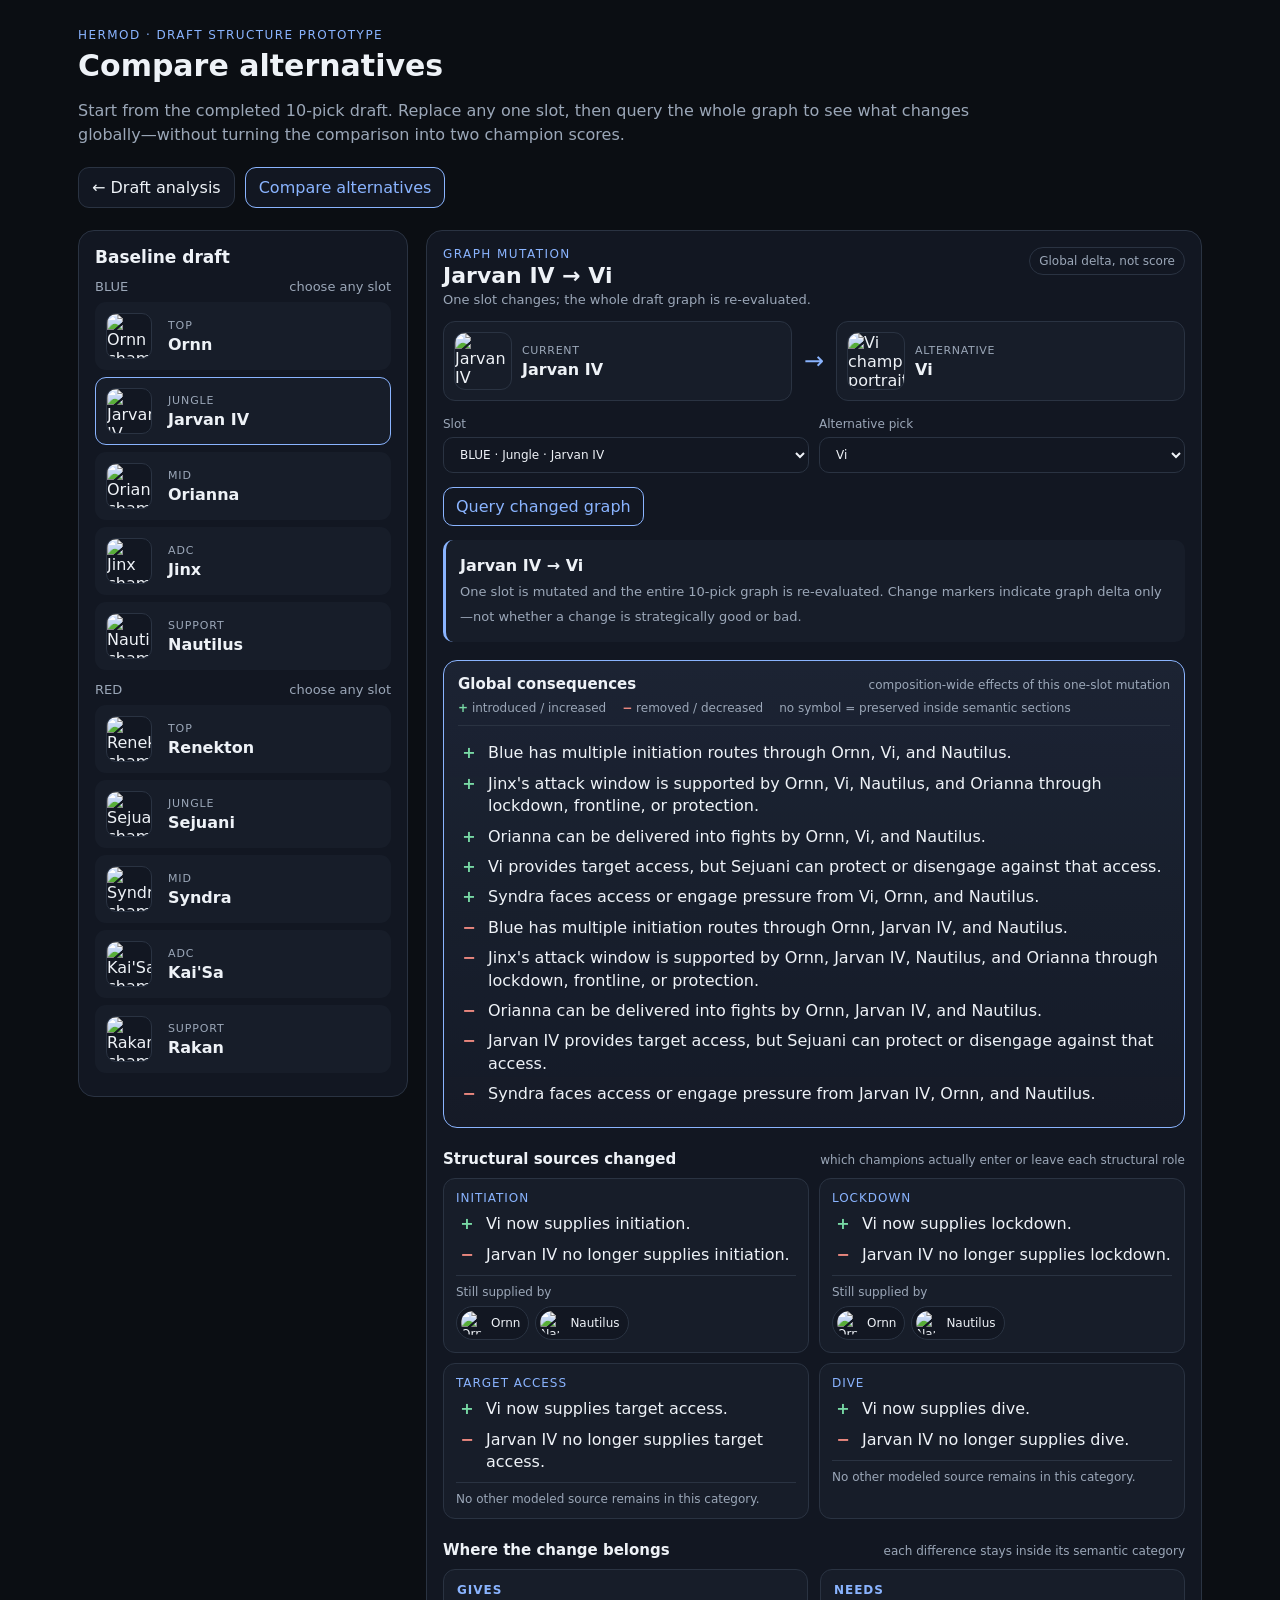
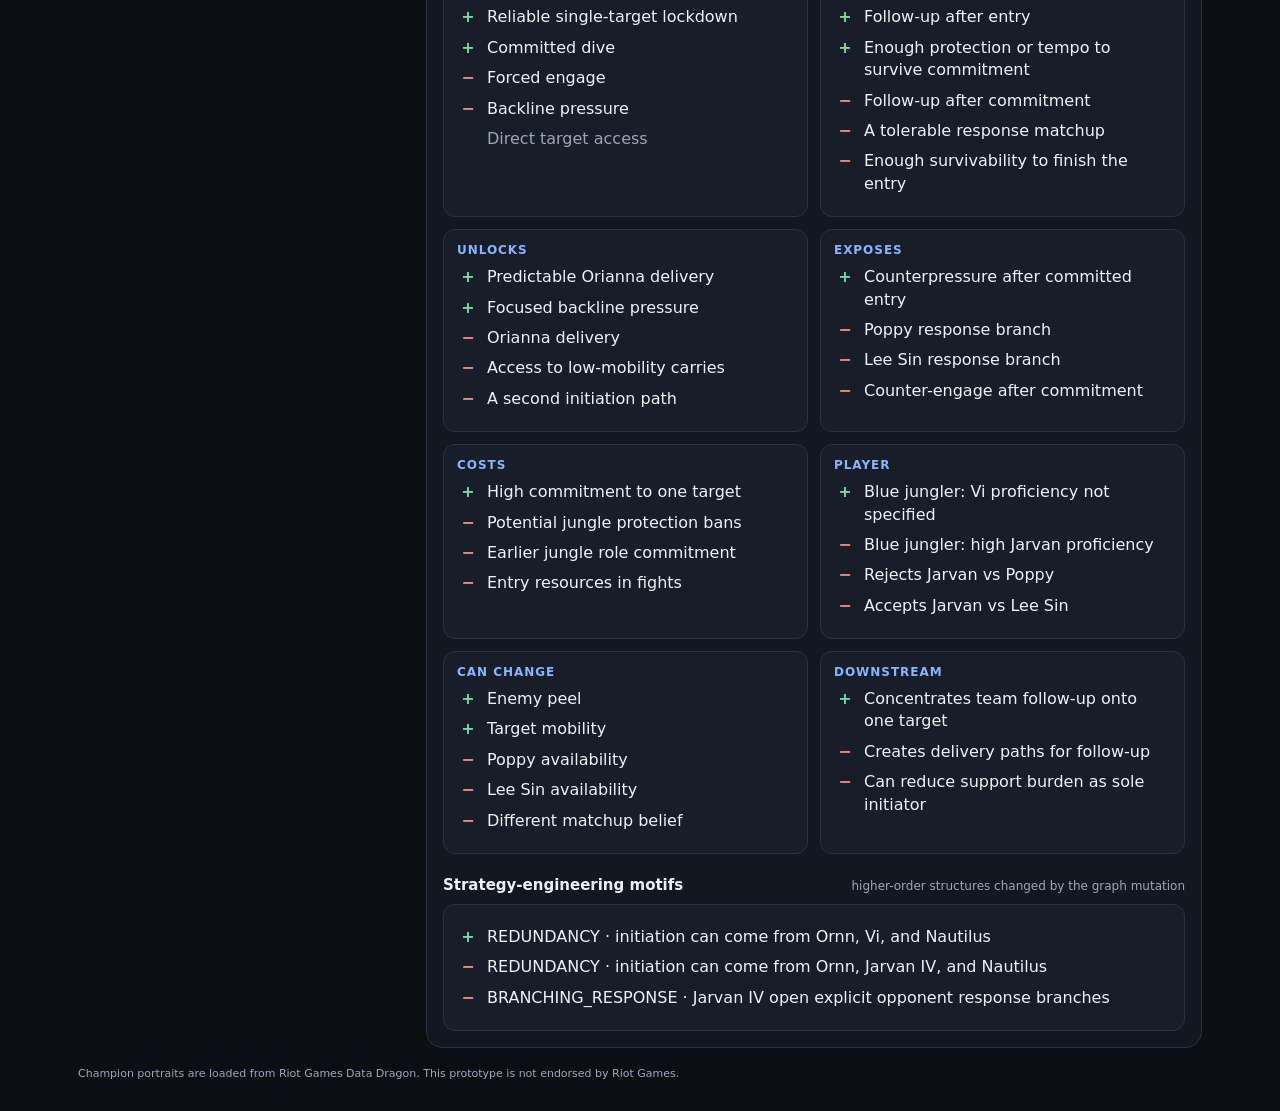
==== compare.html @ c9027a92 "initial commit" ====
<!doctype html>
<html lang="en">
<head>
  <meta charset="utf-8" />
  <meta name="viewport" content="width=device-width, initial-scale=1" />
  <title>Hermod Compare Alternatives</title>
  <link rel="stylesheet" href="styles.css" />
</head>
<body>
  <main class="shell">
    <div class="eyebrow">Hermod · Draft Structure Prototype</div>
    <h1>Compare alternatives</h1>
    <p class="sub">Start from the completed 10-pick draft. Replace any one slot, then query the whole graph to see what changes globally—without turning the comparison into two champion scores.</p>

    <nav class="page-nav" aria-label="Primary pages">
      <a id="analysis-page-link" class="page-link" href="index.html">← Draft analysis</a>
      <a class="page-link active" href="compare.html">Compare alternatives</a>
    </nav>

    <div class="compare-page-layout">
      <aside class="panel">
        <h2>Baseline draft</h2>
        <div class="team-title"><span>BLUE</span><span>choose any slot</span></div>
        <div id="blue-team"></div>
        <div class="team-title"><span>RED</span><span>choose any slot</span></div>
        <div id="red-team"></div>
      </aside>

      <section class="panel">
        <div class="hero">
          <div>
            <div class="eyebrow">Graph mutation</div>
            <h2 id="compare-title">Choose a replacement</h2>
            <div class="meta">One slot changes; the whole draft graph is re-evaluated.</div>
          </div>
          <div class="badge">Global delta, not score</div>
        </div>

        <div id="pick-preview" class="pick-preview" aria-live="polite"></div>

        <div class="compare-controls compare-controls-two">
          <label>Slot
            <select id="slot-select"></select>
          </label>
          <label>Alternative pick
            <select id="pick-select"></select>
          </label>
        </div>

        <button id="query-button" class="action-button" type="button">Query changed graph</button>
        <div id="comparison-output" class="comparison-output" aria-live="polite"></div>
      </section>
    </div>
    <p class="asset-note">Champion portraits are loaded from Riot Games Data Dragon. This prototype is not endorsed by Riot Games.</p>
  </main>
  <script src="graph.js"></script>
  <script src="compare.js"></script>
</body>
</html>
---- styles.css ----
:root {
  --bg: #0b0e13;
  --panel: #121722;
  --panel2: #171d29;
  --text: #eef2f7;
  --muted: #9ba7b8;
  --border: #2a3342;
  --accent: #8ab4ff;
  --good: #78d9a5;
  --warn: #f0c36a;
  --bad: #f28b82;
}
* { box-sizing: border-box; }
body { margin:0; font-family:Inter,ui-sans-serif,system-ui,-apple-system,BlinkMacSystemFont,"Segoe UI",sans-serif; background:var(--bg); color:var(--text); }
button,select { font:inherit; }
button { cursor:pointer; }
a { color:inherit; text-decoration:none; }
.shell { max-width:1180px; margin:0 auto; padding:28px; }
.eyebrow { color:var(--accent); font-size:12px; text-transform:uppercase; letter-spacing:.12em; }
h1 { margin:6px 0 8px; font-size:30px; }
.sub { color:var(--muted); max-width:900px; line-height:1.5; }
.page-nav { display:flex; gap:10px; margin:20px 0 8px; }
.page-link { border:1px solid var(--border); border-radius:11px; padding:10px 13px; background:var(--panel); }
.page-link.active { border-color:var(--accent); color:var(--accent); }
.page-link.primary { margin-left:auto; border-color:var(--accent); color:var(--accent); }
.toolbar { display:flex; flex-wrap:wrap; gap:8px; margin:14px 0 22px; }
.tab,select { border:1px solid var(--border); background:var(--panel); color:var(--text); border-radius:10px; padding:9px 12px; }
.tab.active { border-color:var(--accent); color:var(--accent); }
.layout { display:grid; grid-template-columns:330px 1fr; gap:18px; align-items:start; }
.compare-page-layout { display:grid; grid-template-columns:330px 1fr; gap:18px; align-items:start; margin-top:22px; }
.panel { border:1px solid var(--border); background:var(--panel); border-radius:16px; padding:16px; }
.panel h2 { margin:0 0 12px; font-size:17px; }
.team-title { display:flex; justify-content:space-between; align-items:center; margin:12px 0 8px; color:var(--muted); font-size:13px; }
.slot { width:100%; text-align:left; display:grid; grid-template-columns:78px 1fr; gap:10px; border:1px solid transparent; background:var(--panel2); color:var(--text); border-radius:11px; padding:10px; margin:7px 0; }
.slot:hover { border-color:var(--border); }
.slot.selected { border-color:var(--accent); }
.role { color:var(--muted); text-transform:uppercase; font-size:11px; letter-spacing:.08em; }
.pick { font-weight:600; }
.hero { display:flex; align-items:flex-start; justify-content:space-between; gap:16px; margin-bottom:14px; }
.hero h2 { font-size:22px; margin:2px 0 4px; }
.hero .meta { color:var(--muted); font-size:13px; }
.badge { border:1px solid var(--border); border-radius:999px; padding:6px 9px; font-size:12px; color:var(--muted); white-space:nowrap; }
.action-link,.action-button { border:1px solid var(--accent); color:var(--accent); background:transparent; border-radius:10px; padding:9px 12px; }
.action-button { margin-bottom:14px; }
.grid { display:grid; grid-template-columns:repeat(2,minmax(0,1fr)); gap:12px; }
.card { border:1px solid var(--border); background:var(--panel2); border-radius:12px; padding:13px; min-height:120px; }
.full-card { min-height:0; }
.card h3 { margin:0 0 9px; font-size:12px; color:var(--accent); text-transform:uppercase; letter-spacing:.08em; }
ul { margin:0; padding-left:18px; }
li { margin:7px 0; line-height:1.35; }
.note { color:var(--muted); font-size:13px; line-height:1.5; }
.body-copy { line-height:1.5; margin:0; }
.compare-controls { display:grid; grid-template-columns:repeat(3,minmax(0,1fr)); gap:10px; margin-bottom:14px; }
.compare-controls-two { grid-template-columns:repeat(2,minmax(0,1fr)); }
label { display:block; color:var(--muted); font-size:12px; }
label select { width:100%; margin-top:6px; }
.delta { display:grid; grid-template-columns:repeat(2,minmax(0,1fr)); gap:12px; }
.added h3,.strong h3 { color:var(--good); }
.removed h3,.weak h3 { color:var(--bad); }
.resource h3,.response h3 { color:var(--warn); }
.strategy-list { display:flex; flex-wrap:wrap; gap:8px; margin-bottom:15px; }
.strategy-btn { border:1px solid var(--border); background:var(--panel2); color:var(--text); border-radius:10px; padding:9px 11px; }
.strategy-btn.active { border-color:var(--accent); color:var(--accent); }
.callout { border-left:3px solid var(--accent); background:var(--panel2); padding:14px; border-radius:10px; line-height:1.55; }
.motifs { display:grid; grid-template-columns:repeat(3,minmax(0,1fr)); gap:10px; }
.motif { border:1px solid var(--border); background:var(--panel2); border-radius:12px; padding:12px; }
.motif .name { color:var(--accent); font-size:12px; font-weight:700; letter-spacing:.06em; }
.motif .evidence { margin-top:7px; color:var(--muted); font-size:13px; line-height:1.35; }
.layer-map { display:grid; gap:8px; margin-top:16px; }
.layer-row { display:grid; grid-template-columns:150px 1fr; gap:12px; align-items:center; }
.layer-name { color:var(--accent); font-size:12px; text-transform:uppercase; letter-spacing:.06em; }
.layer-desc { color:var(--muted); font-size:13px; border-left:1px solid var(--border); padding-left:12px; }
.draft-editor { display:grid; grid-template-columns:repeat(2,minmax(0,1fr)); gap:14px; margin-bottom:14px; }
.draft-editor-team { border:1px solid var(--border); background:var(--panel2); border-radius:12px; padding:13px; }
.draft-editor-team h3 { margin:0 0 10px; color:var(--accent); font-size:12px; letter-spacing:.08em; }
.draft-editor-row { display:grid; grid-template-columns:78px 1fr; gap:8px; align-items:center; margin:8px 0; }
.draft-editor-row select { margin:0; }
.section-gap { height:14px; }
.compare-section { margin-top:22px; }
.section-heading { display:flex; align-items:baseline; justify-content:space-between; gap:12px; margin-bottom:10px; }
.section-heading h3 { margin:0; font-size:15px; }
.section-heading span { color:var(--muted); font-size:12px; }
.metric-grid { display:grid; grid-template-columns:repeat(3,minmax(0,1fr)); gap:10px; }
.metric-card-lite { border:1px solid var(--border); background:var(--panel2); border-radius:11px; padding:11px; }
.metric-name { color:var(--muted); font-size:12px; }
.metric-change { margin-top:5px; font-size:18px; }
.comparison-output:empty { display:none; }
@media (max-width:820px) {
  .shell { padding:18px; }
  .layout,.compare-page-layout { grid-template-columns:1fr; }
  .grid,.delta,.motifs,.compare-controls,.draft-editor,.metric-grid { grid-template-columns:1fr; }
  .page-nav { flex-wrap:wrap; }
  .page-link.primary { margin-left:0; }
  .hero { flex-direction:column; }
}

/* Persistent global consequences */
.global-consequences {
  border:1px solid var(--accent);
  background:linear-gradient(180deg, rgba(138,180,255,.08), rgba(138,180,255,.025));
  border-radius:14px;
  padding:14px;
}
.global-consequences .section-heading { margin-bottom:8px; }
.global-consequence-body { border-top:1px solid var(--border); padding-top:8px; }
.compare-global { margin-top:18px; }

/* Delta markers: semantic placement first, polarity second */
.change-list { list-style:none; padding:0; margin:0; }
.change-row { display:grid; grid-template-columns:22px 1fr; gap:8px; align-items:start; margin:8px 0; line-height:1.4; }
.change-symbol { font-weight:800; text-align:center; }
.change-plus .change-symbol, .metric-marker.change-plus { color:var(--good); }
.change-minus .change-symbol, .metric-marker.change-minus { color:var(--bad); }
.change-same .change-symbol { color:var(--muted); }
.change-same { color:var(--muted); }
.change-legend { display:flex; flex-wrap:wrap; gap:10px 16px; color:var(--muted); font-size:12px; margin:2px 0 10px; }
.change-legend strong:first-child { color:var(--good); }
.change-legend span:nth-child(2) strong { color:var(--bad); }
.semantic-delta-card { min-height:150px; }
.metric-marker { display:inline-block; min-width:28px; font-weight:800; }

/* Champion portrait treatment */
.slot { grid-template-columns:52px 1fr; align-items:center; }
.slot-copy { display:flex; flex-direction:column; gap:3px; min-width:0; }
.slot-portrait { width:46px; height:46px; border-radius:10px; object-fit:cover; border:1px solid var(--border); background:var(--panel); }
.champion-hero { display:flex; align-items:center; gap:14px; }
.hero-portrait { width:72px; height:72px; border-radius:14px; object-fit:cover; border:1px solid var(--border); background:var(--panel2); }
.draft-editor-row { grid-template-columns:38px 70px 1fr; }
.editor-portrait { width:34px; height:34px; border-radius:8px; object-fit:cover; border:1px solid var(--border); }
.editor-role { color:var(--muted); text-transform:uppercase; font-size:11px; letter-spacing:.06em; }
.pick-preview { display:grid; grid-template-columns:1fr auto 1fr; gap:12px; align-items:center; margin:4px 0 16px; }
.pick-preview-card { display:flex; align-items:center; gap:10px; border:1px solid var(--border); background:var(--panel2); border-radius:12px; padding:10px; }
.compare-portrait { width:58px; height:58px; border-radius:11px; object-fit:cover; border:1px solid var(--border); }
.compare-arrow { color:var(--accent); font-size:24px; }
.preview-label { color:var(--muted); font-size:11px; text-transform:uppercase; letter-spacing:.06em; margin-bottom:3px; }

/* Explicit structural-source changes: names, not aggregate counts */
.source-change-grid { display:grid; grid-template-columns:repeat(2,minmax(0,1fr)); gap:10px; }
.source-change-card { border:1px solid var(--border); background:var(--panel2); border-radius:12px; padding:12px; }
.source-change-title { color:var(--accent); font-size:12px; text-transform:uppercase; letter-spacing:.08em; margin-bottom:8px; }
.source-preserved { border-top:1px solid var(--border); margin-top:9px; padding-top:9px; color:var(--muted); font-size:12px; }
.source-chip-row { display:flex; flex-wrap:wrap; gap:6px; margin-top:7px; }
.source-chip { display:inline-flex; align-items:center; gap:6px; border:1px solid var(--border); border-radius:999px; padding:4px 8px 4px 4px; color:var(--text); background:var(--panel); }
.source-chip-portrait { width:24px; height:24px; border-radius:50%; object-fit:cover; }
.asset-note { color:var(--muted); font-size:11px; line-height:1.5; margin:18px 0 0; }

@media (max-width:820px) {
  .source-change-grid { grid-template-columns:1fr; }
  .pick-preview { grid-template-columns:1fr; }
  .compare-arrow { transform:rotate(90deg); text-align:center; }
  .draft-editor-row { grid-template-columns:38px 62px 1fr; }
}

/* Strategy lens explanation */
.strategy-intro { max-width:760px; line-height:1.55; font-size:14px !important; }
.strategy-intro strong { color:var(--text); }
.strategy-explainer {
  border:1px solid var(--accent);
  background:linear-gradient(180deg, rgba(138,180,255,.08), rgba(138,180,255,.025));
  border-radius:14px;
  padding:15px;
}
.strategy-explainer-label {
  color:var(--accent);
  font-size:11px;
  text-transform:uppercase;
  letter-spacing:.09em;
  margin-bottom:5px;
}
.strategy-explainer h3 { margin:0 0 8px; font-size:18px; }
.strategy-explainer p { margin:7px 0 0; line-height:1.5; }
.strategy-explainer p strong { color:var(--text); }

/* Draft setup uniqueness */
.draft-editor-row select option:disabled { color: var(--muted); }
.draft-rule { margin: 0 0 14px; border: 1px solid var(--border); background: var(--panel2); color: var(--muted); border-radius: 10px; padding: 10px 12px; font-size: 13px; line-height: 1.45; }
.draft-rule strong { color: var(--text); }
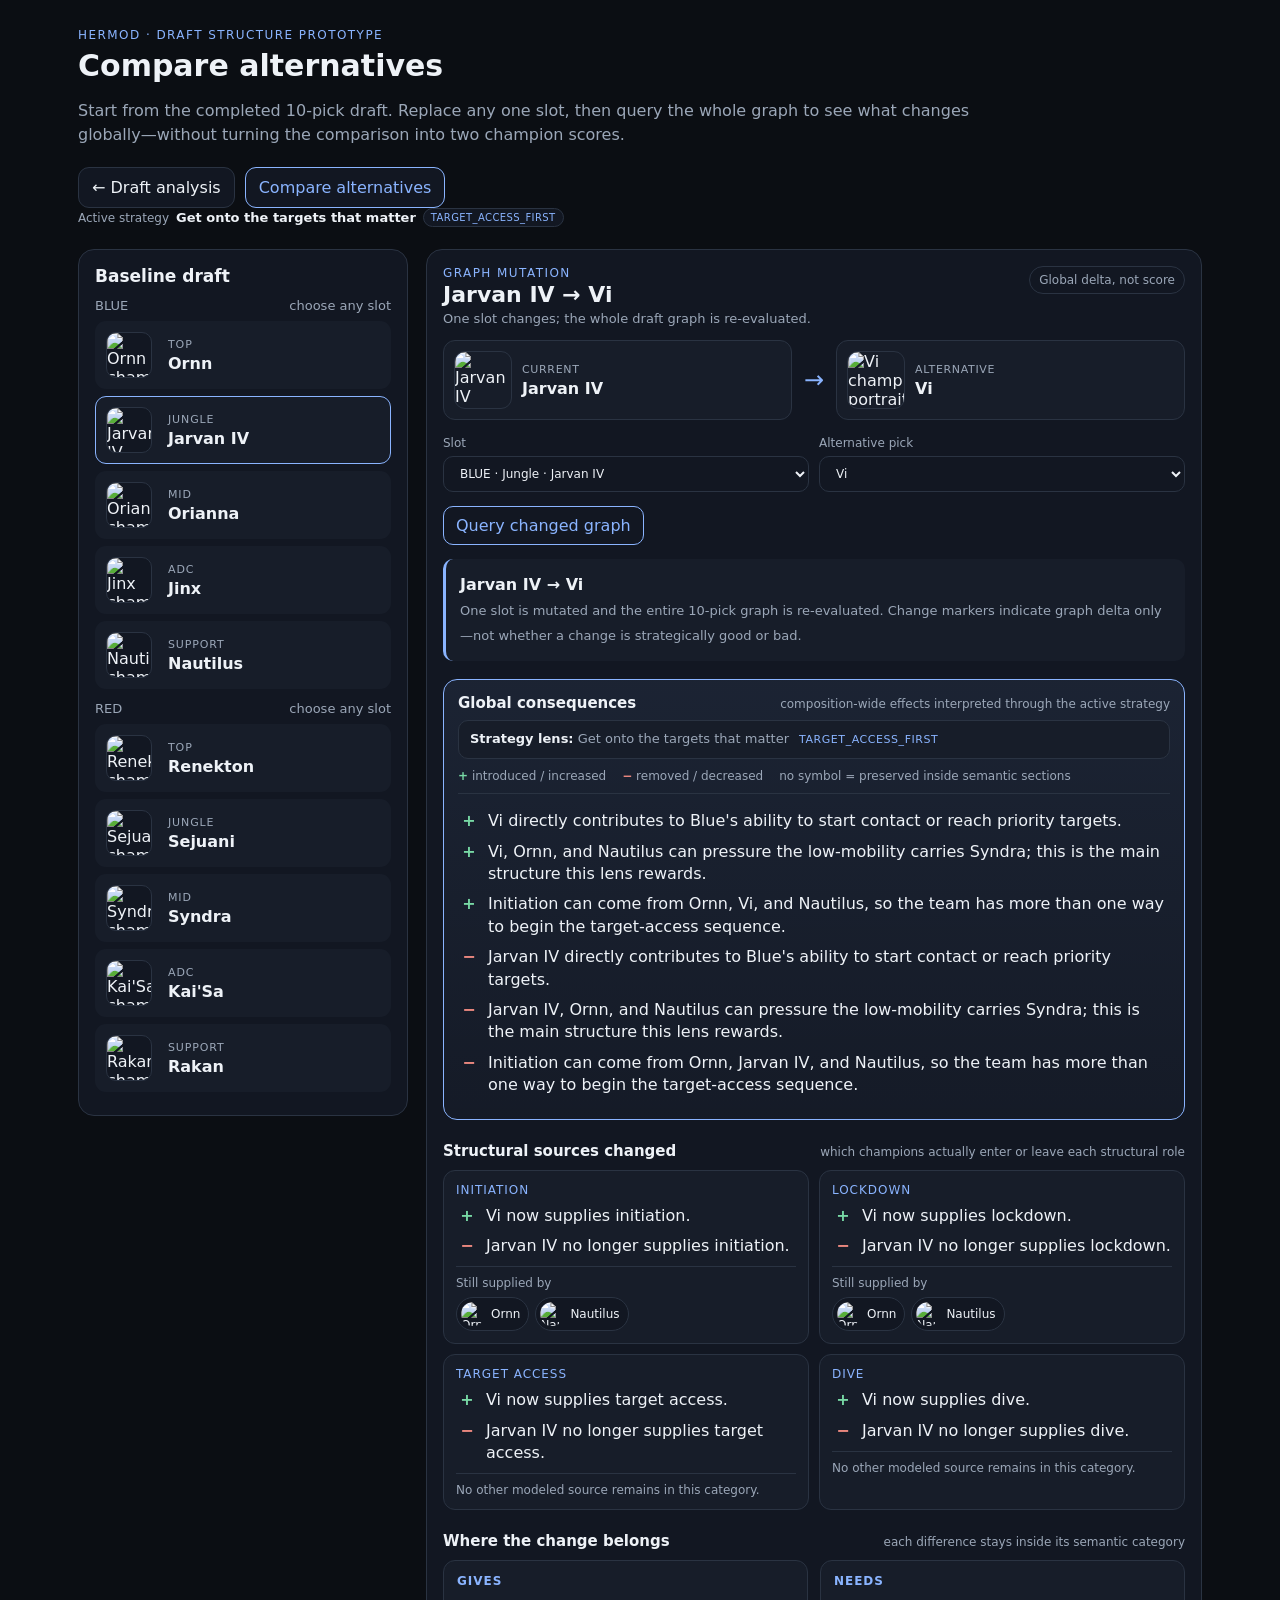
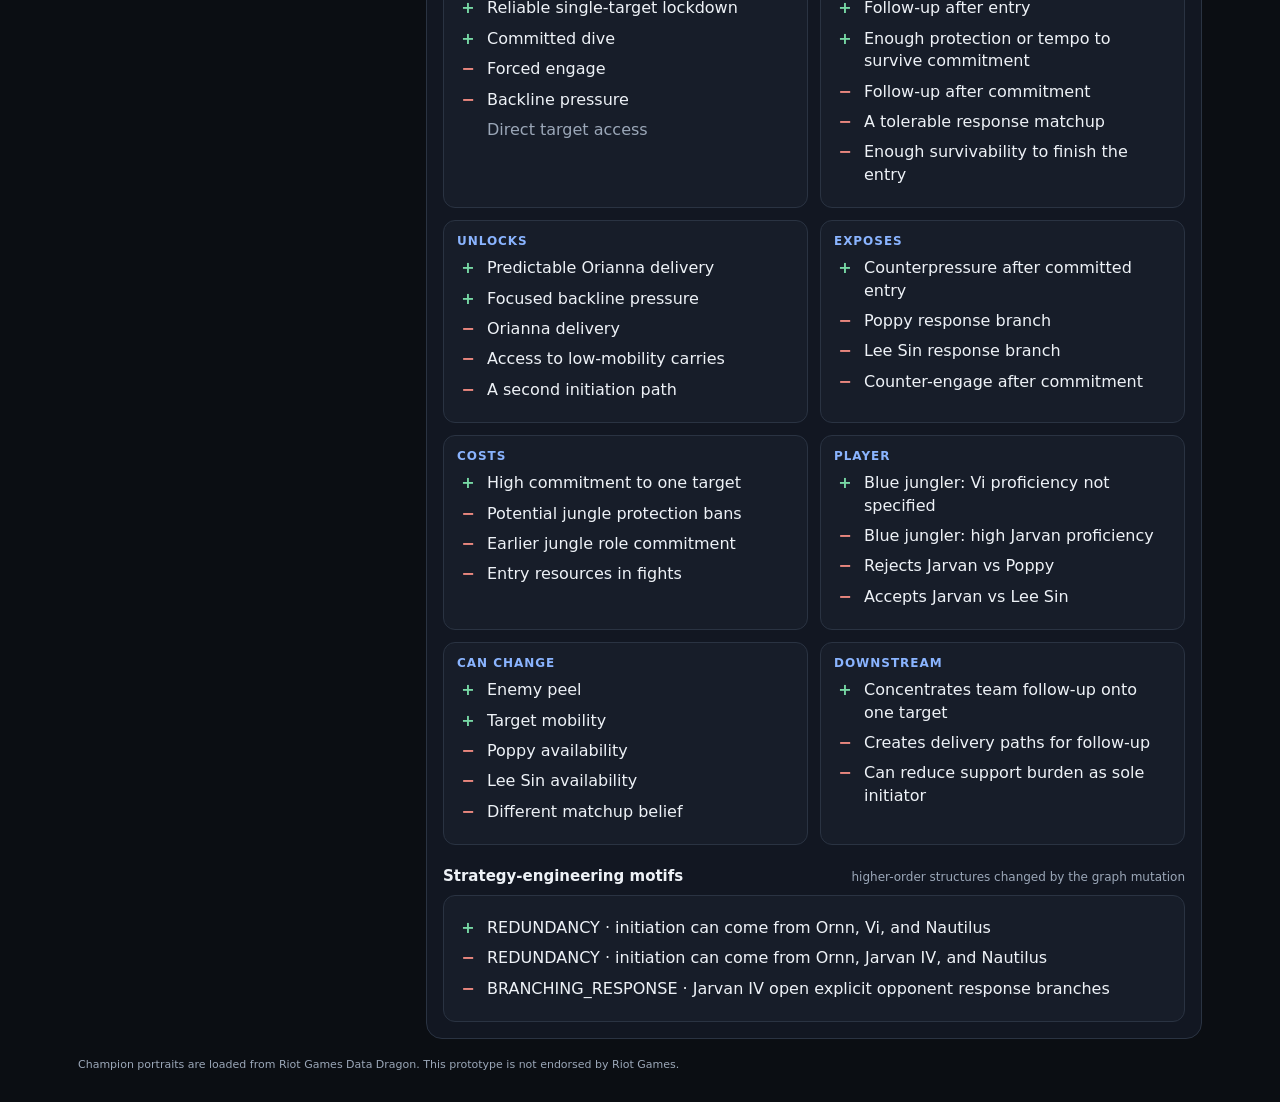
==== commit c8984cc1: "random changes" ====
--- a/compare.html
+++ b/compare.html
@@ -16,6 +16,7 @@
       <a id="analysis-page-link" class="page-link" href="index.html">← Draft analysis</a>
       <a class="page-link active" href="compare.html">Compare alternatives</a>
     </nav>
+    <div id="active-strategy-pill" class="active-strategy-pill" aria-live="polite"></div>
 
     <div class="compare-page-layout">
       <aside class="panel">
--- a/styles.css
+++ b/styles.css
@@ -175,3 +175,43 @@
 .draft-editor-row select option:disabled { color: var(--muted); }
 .draft-rule { margin: 0 0 14px; border: 1px solid var(--border); background: var(--panel2); color: var(--muted); border-radius: 10px; padding: 10px 12px; font-size: 13px; line-height: 1.45; }
 .draft-rule strong { color: var(--text); }
+
+/* Active strategy context persists across analysis and comparison. */
+.strategy-context {
+  margin: 8px 0 10px;
+  padding: 9px 11px;
+  border: 1px solid var(--border);
+  border-radius: 10px;
+  background: var(--panel2);
+  color: var(--muted);
+  font-size: 13px;
+  line-height: 1.45;
+}
+.strategy-context strong { color: var(--text); }
+.strategy-code {
+  margin-left: 6px;
+  color: var(--accent);
+  font-size: 11px;
+  letter-spacing: .05em;
+}
+
+.active-strategy-pill {
+  display:flex;
+  align-items:center;
+  flex-wrap:wrap;
+  gap:7px;
+  margin:-8px 0 18px;
+  color:var(--muted);
+  font-size:12px;
+}
+.active-strategy-pill strong { color:var(--text); font-size:13px; }
+.active-strategy-pill code {
+  border:1px solid var(--border);
+  border-radius:999px;
+  padding:3px 7px;
+  color:var(--accent);
+  background:var(--panel);
+  font-family:inherit;
+  font-size:10px;
+  letter-spacing:.04em;
+}
